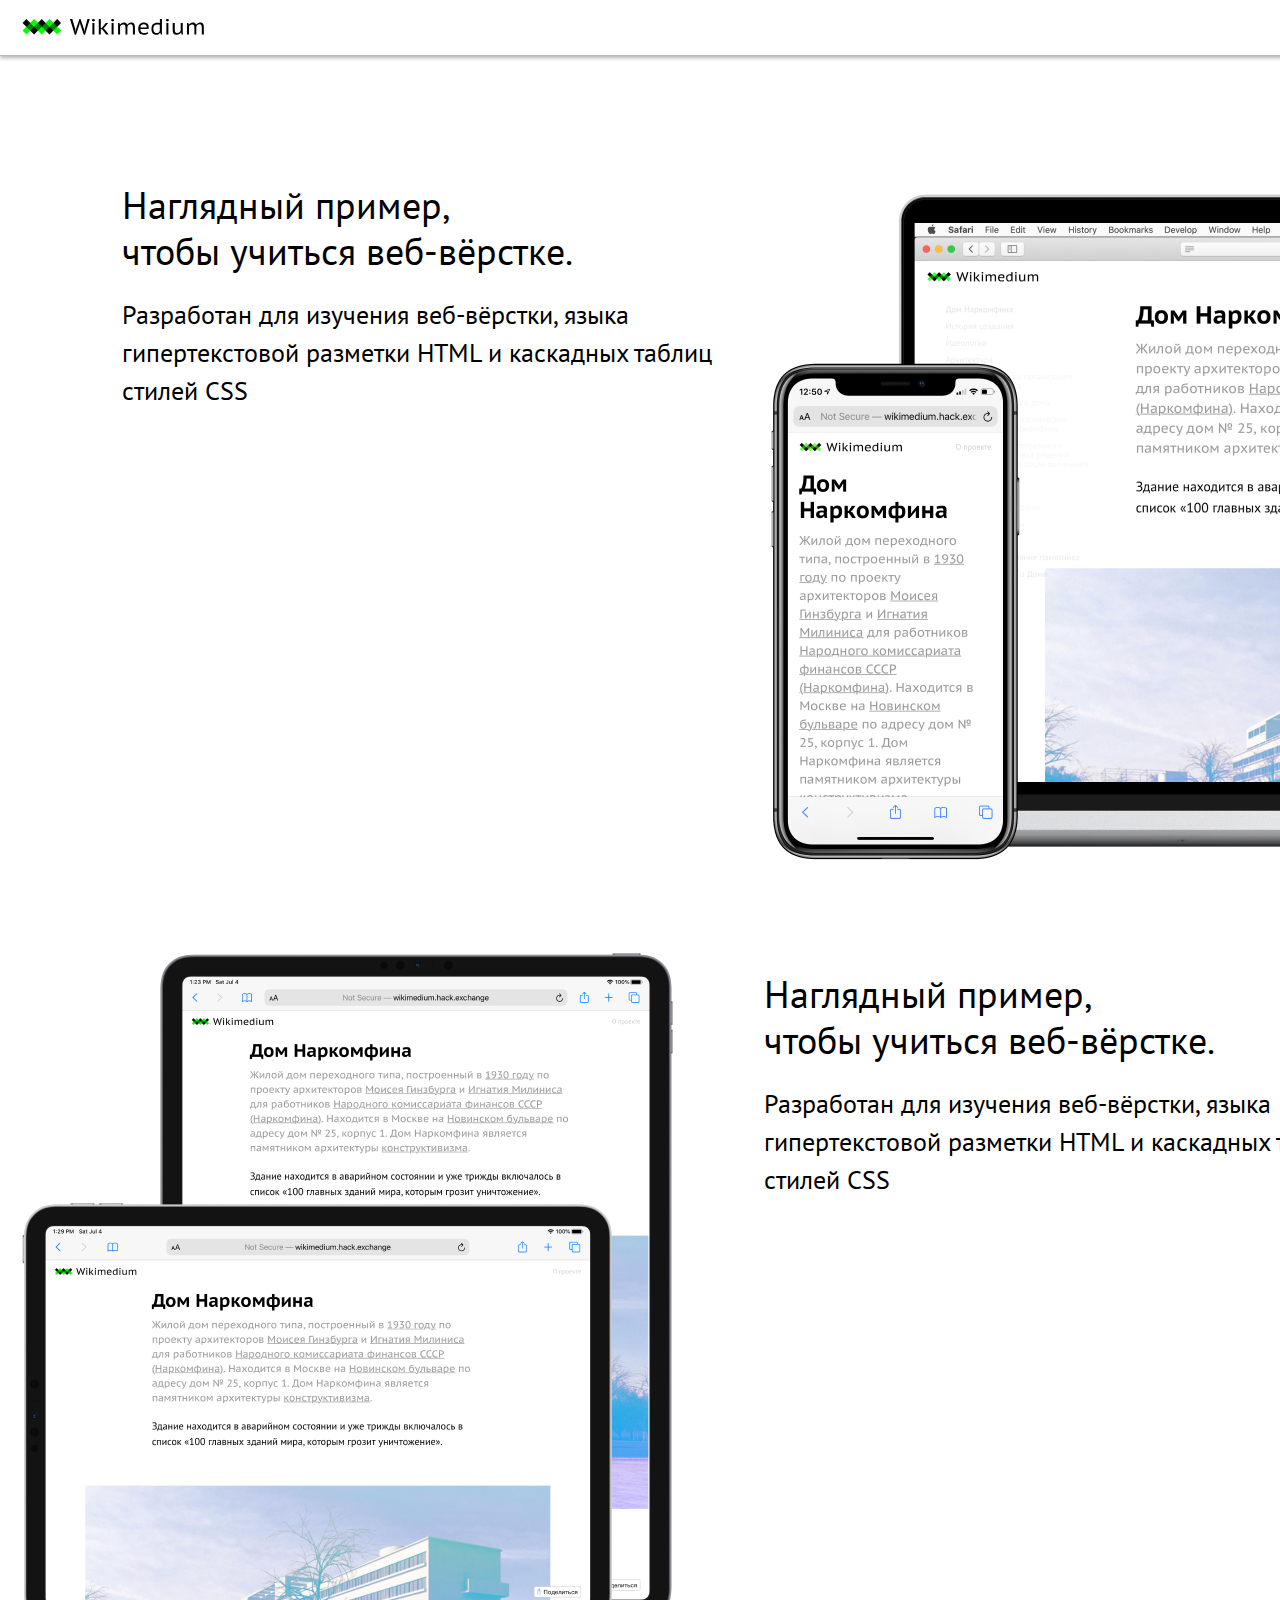
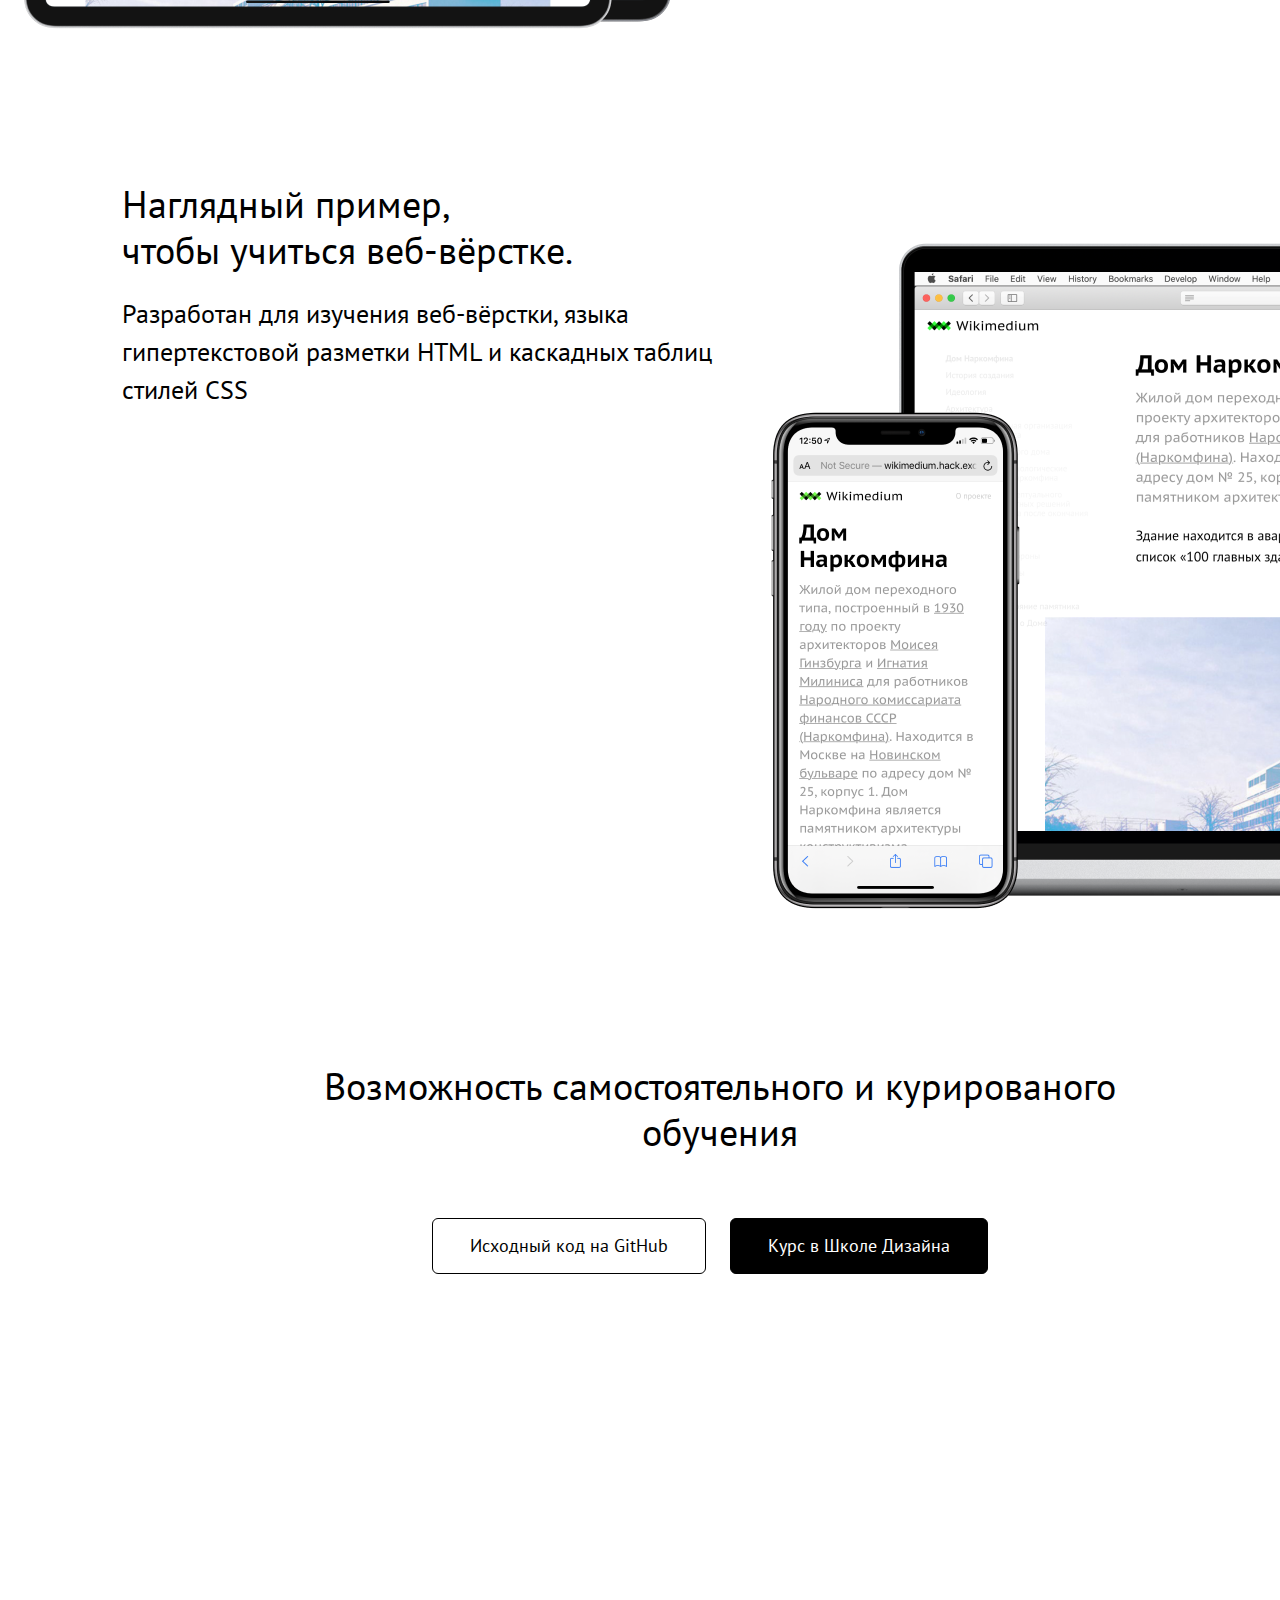
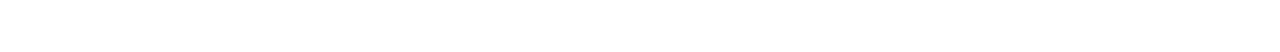
==== about.html @ 918d85e1 "-" ====
<!DOCTYPE html>
<html lang="en" dir="ltr">
  <head>
    <meta charset="utf-8">
    <title>О проекте</title>
    <link rel="stylesheet" href="stylesheets/style.css">
    <link rel="icon" type="image/x-icon" href="images/favicon.ico" />
    <link rel="icon" type="image/png" href="images/favicon.png" />
    <style media="screen">
      html {
       background: grey;
       display: block;
       height: 100%;
      }
      body {
        height: 3252px;
        width: 1440px;
        position: relative;
        display: block;
        margin: 0 auto;
        background: white;
      }
      body::before {
       position: absolute;
       top: 0;
       left: 0;
       content: '';
       width: 100%;
       height: 100%;
       /* background: url(images/1440.jpg); */
       opacity: .3;
      }
    </style>
  </head>
  <body>
    <!-- shapka -->
    <div class="menubar">
      <a href="index.html"><img src="images/logo.svg" alt=""></a>
      <a href="about.html">О проекте</a>
    </div>
    <!-- block1 -->
    <section>
      <div>
        <h2>Наглядный пример,<br>чтобы учиться веб-вёрстке.</h2>
        <p>Разработан для изучения веб-вёрстки, языка гипертекстовой разметки HTML и каскадных таблиц стилей CSS</p>
      </div>
      <div>
        <img src="images/about1.png" alt="">
      </div>
    </section>
    <!-- block2 -->
    <section>
      <div>
        <img src="images/about2.png" alt="">
      </div>
      <div>
        <h2>Наглядный пример,<br>чтобы учиться веб-вёрстке.</h2>
        <p>Разработан для изучения веб-вёрстки, языка гипертекстовой разметки HTML и каскадных таблиц стилей CSS</p>
      </div>
    </section>
    <!-- block3 -->
    <section>
      <div>
        <h2>Наглядный пример,<br>чтобы учиться веб-вёрстке.</h2>
        <p>Разработан для изучения веб-вёрстки, языка гипертекстовой разметки HTML и каскадных таблиц стилей CSS</p>
      </div>
      <div>
        <img src="images/about1.png" alt="">
      </div>
    </section>
    <!-- block4 -->
    <section class="bottom_block">
      <h2>Возможность самостоятельного и курированого обучения</h2>
      <p></p>
      <a href="https://github.com/IrinaApolonnik/-Narkomfin-">Исходный код на GitHub</a>
      <a class="btn" href="https://design.hse.ru/dir/programming">Курс в Школе Дизайна</a>
    </section>
  </body>
</html>
---- stylesheets/style.css ----
@import 'reset.css';
@import url('https://fonts.googleapis.com/css?family=PT+Sans+Caption:400,700|PT+Sans:400,400i,700,700i&amp;subset=cyrillic');
@import 'layout.css';
@import "sidebar.css";
@import "content.css";
@import "menubar.css";
@import "about.css";
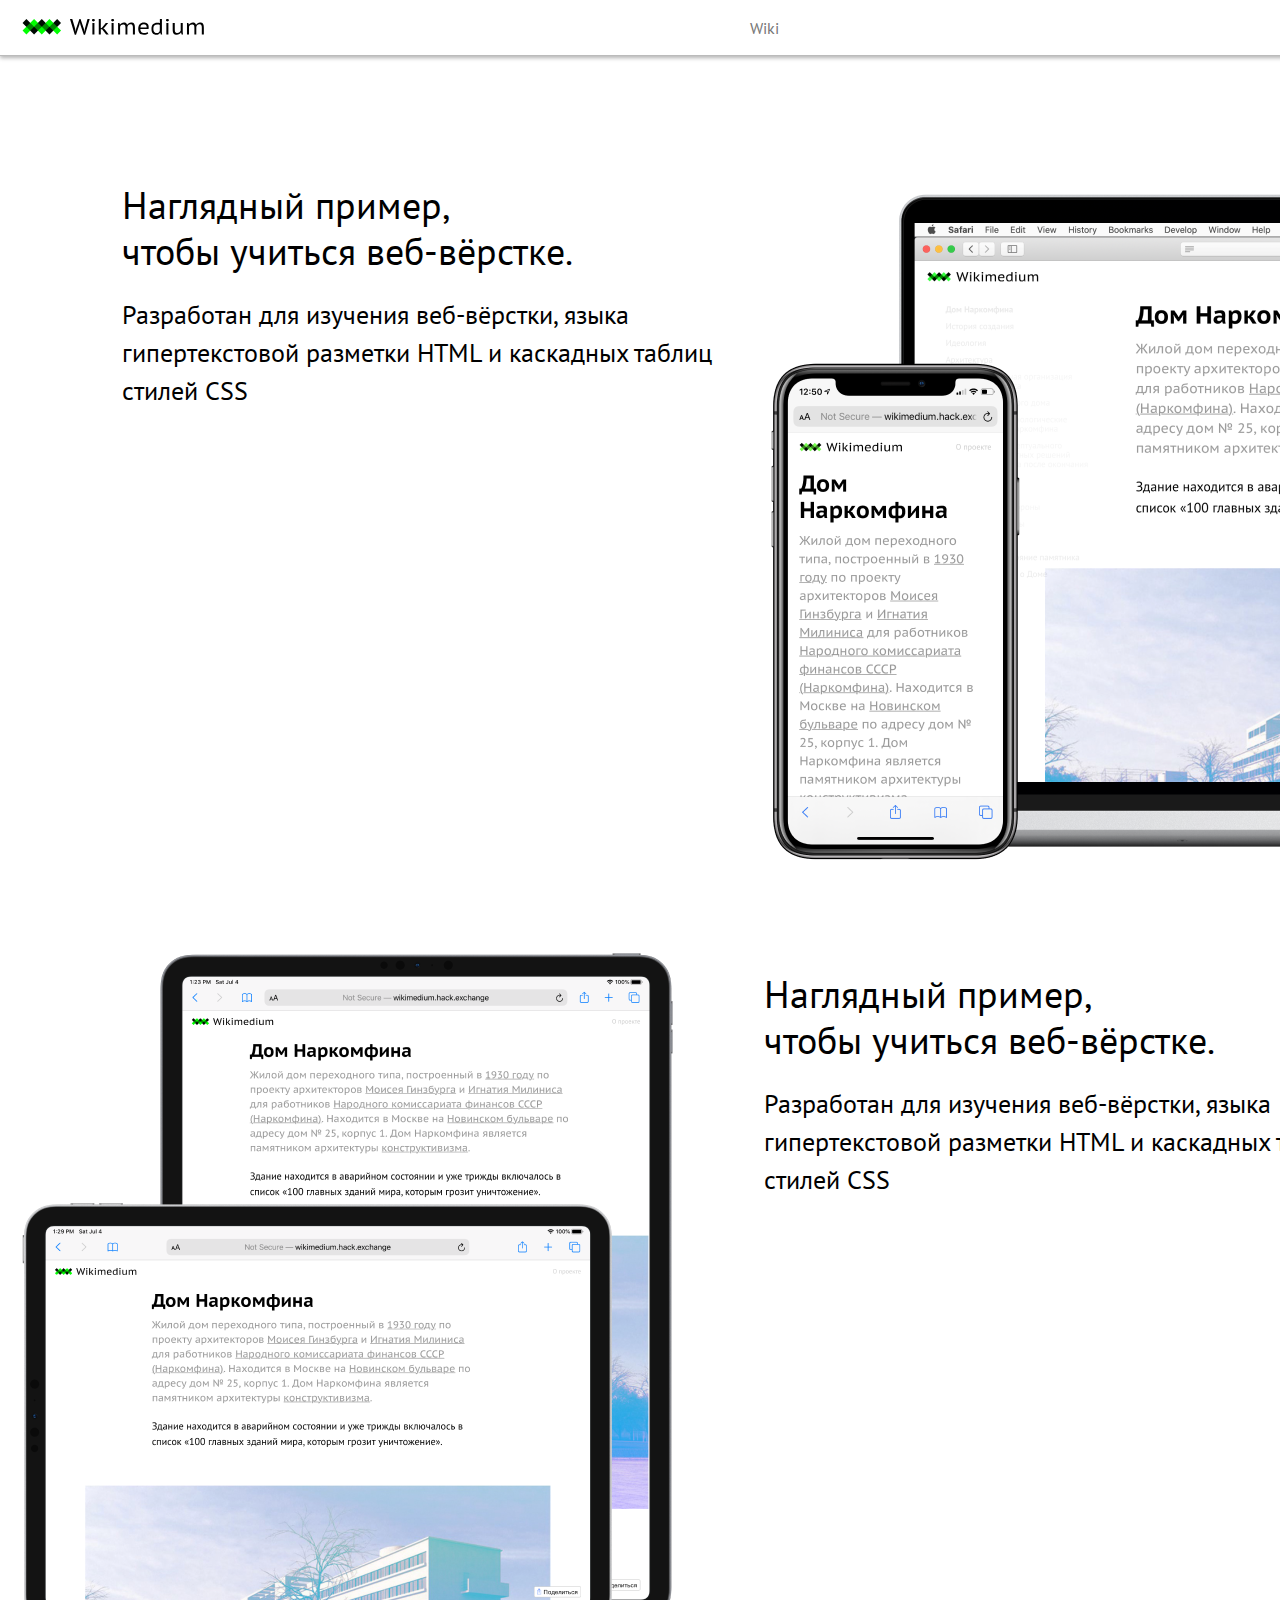
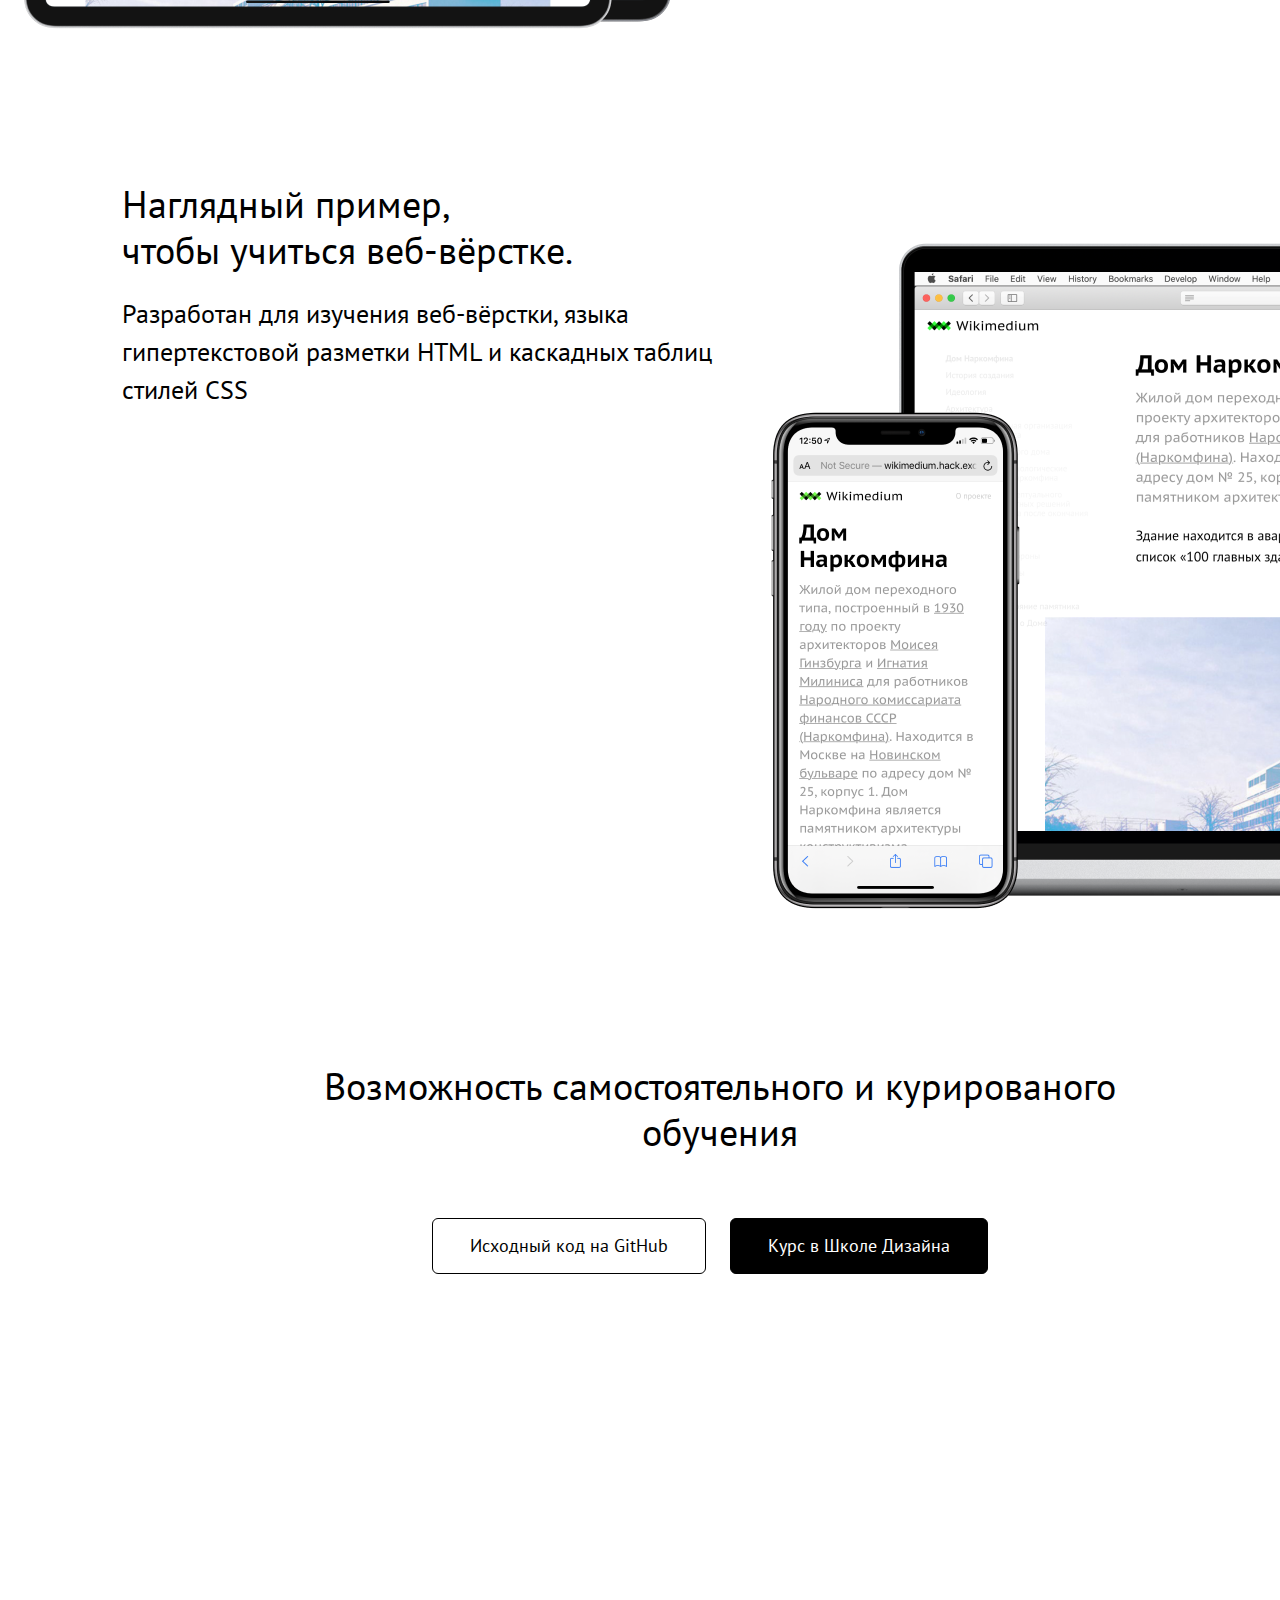
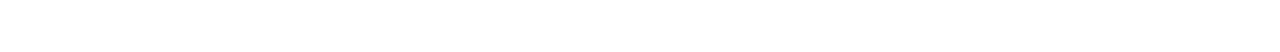
==== commit 27ebb978: "dd" ====
--- a/about.html
+++ b/about.html
@@ -2,78 +2,58 @@
 <html lang="en" dir="ltr">
   <head>
     <meta charset="utf-8">
+    <meta name="viewport" content="width=device-width">
     <title>О проекте</title>
     <link rel="stylesheet" href="stylesheets/style.css">
     <link rel="icon" type="image/x-icon" href="images/favicon.ico" />
     <link rel="icon" type="image/png" href="images/favicon.png" />
-    <style media="screen">
-      html {
-       background: grey;
-       display: block;
-       height: 100%;
-      }
-      body {
-        height: 3252px;
-        width: 1440px;
-        position: relative;
-        display: block;
-        margin: 0 auto;
-        background: white;
-      }
-      body::before {
-       position: absolute;
-       top: 0;
-       left: 0;
-       content: '';
-       width: 100%;
-       height: 100%;
-       /* background: url(images/1440.jpg); */
-       opacity: .3;
-      }
-    </style>
+    <script src="javascripts/jquery-3.6.1.js" charset="utf-8"></script>
   </head>
   <body>
-    <!-- shapka -->
-    <div class="menubar">
-      <a href="index.html"><img src="images/logo.svg" alt=""></a>
-      <a href="about.html">О проекте</a>
+    <div class="all_about">
+      <!-- shapka -->
+      <div class="menubar">
+        <a href="index.html"><img src="images/logo.svg" alt=""></a>
+        <a href="wikimedium.html">Wiki</a>
+        <a href="page.html">Цикада 3301</a>
+      </div>
+      <!-- block1 -->
+      <section>
+        <div>
+          <h2>Наглядный пример,<br>чтобы учиться веб-вёрстке.</h2>
+          <p>Разработан для изучения веб-вёрстки, языка гипертекстовой разметки HTML и каскадных таблиц стилей CSS</p>
+        </div>
+        <div>
+          <img src="images/about1.png" alt="">
+        </div>
+      </section>
+      <!-- block2 -->
+      <section>
+        <div>
+          <img src="images/about2.png" alt="">
+        </div>
+        <div>
+          <h2>Наглядный пример,<br>чтобы учиться веб-вёрстке.</h2>
+          <p>Разработан для изучения веб-вёрстки, языка гипертекстовой разметки HTML и каскадных таблиц стилей CSS</p>
+        </div>
+      </section>
+      <!-- block3 -->
+      <section>
+        <div>
+          <h2>Наглядный пример,<br>чтобы учиться веб-вёрстке.</h2>
+          <p>Разработан для изучения веб-вёрстки, языка гипертекстовой разметки HTML и каскадных таблиц стилей CSS</p>
+        </div>
+        <div>
+          <img src="images/about1.png" alt="">
+        </div>
+      </section>
+      <!-- block4 -->
+      <section class="bottom_block">
+        <h2>Возможность самостоятельного и курированого обучения</h2>
+        <p></p>
+        <a href="https://github.com/IrinaApolonnik/-Narkomfin-">Исходный код на GitHub</a>
+        <a class="btn" href="https://design.hse.ru/dir/programming">Курс в Школе Дизайна</a>
+      </section>
     </div>
-    <!-- block1 -->
-    <section>
-      <div>
-        <h2>Наглядный пример,<br>чтобы учиться веб-вёрстке.</h2>
-        <p>Разработан для изучения веб-вёрстки, языка гипертекстовой разметки HTML и каскадных таблиц стилей CSS</p>
-      </div>
-      <div>
-        <img src="images/about1.png" alt="">
-      </div>
-    </section>
-    <!-- block2 -->
-    <section>
-      <div>
-        <img src="images/about2.png" alt="">
-      </div>
-      <div>
-        <h2>Наглядный пример,<br>чтобы учиться веб-вёрстке.</h2>
-        <p>Разработан для изучения веб-вёрстки, языка гипертекстовой разметки HTML и каскадных таблиц стилей CSS</p>
-      </div>
-    </section>
-    <!-- block3 -->
-    <section>
-      <div>
-        <h2>Наглядный пример,<br>чтобы учиться веб-вёрстке.</h2>
-        <p>Разработан для изучения веб-вёрстки, языка гипертекстовой разметки HTML и каскадных таблиц стилей CSS</p>
-      </div>
-      <div>
-        <img src="images/about1.png" alt="">
-      </div>
-    </section>
-    <!-- block4 -->
-    <section class="bottom_block">
-      <h2>Возможность самостоятельного и курированого обучения</h2>
-      <p></p>
-      <a href="https://github.com/IrinaApolonnik/-Narkomfin-">Исходный код на GitHub</a>
-      <a class="btn" href="https://design.hse.ru/dir/programming">Курс в Школе Дизайна</a>
-    </section>
   </body>
 </html>
--- a/stylesheets/style.css
+++ b/stylesheets/style.css
@@ -5,3 +5,5 @@
 @import "content.css";
 @import "menubar.css";
 @import "about.css";
+@import "index.css";
+@import "responsive.css";
